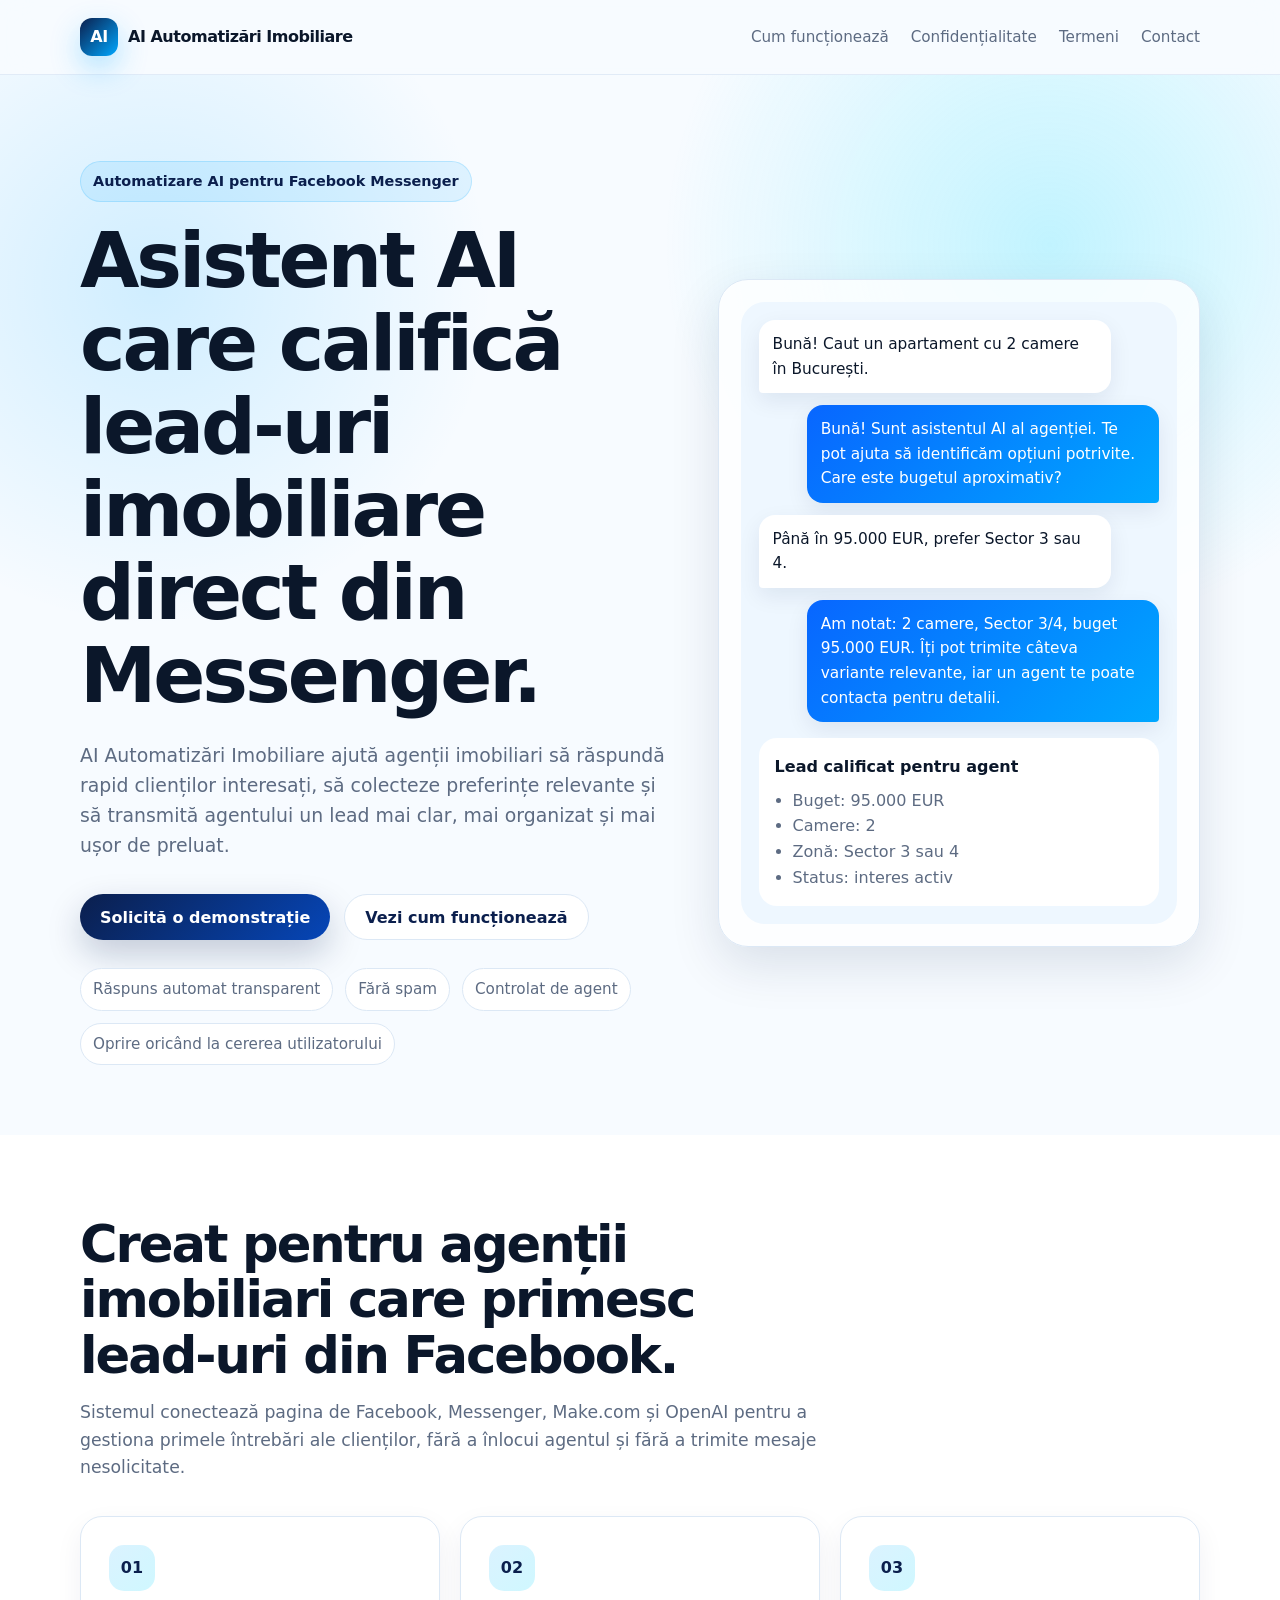
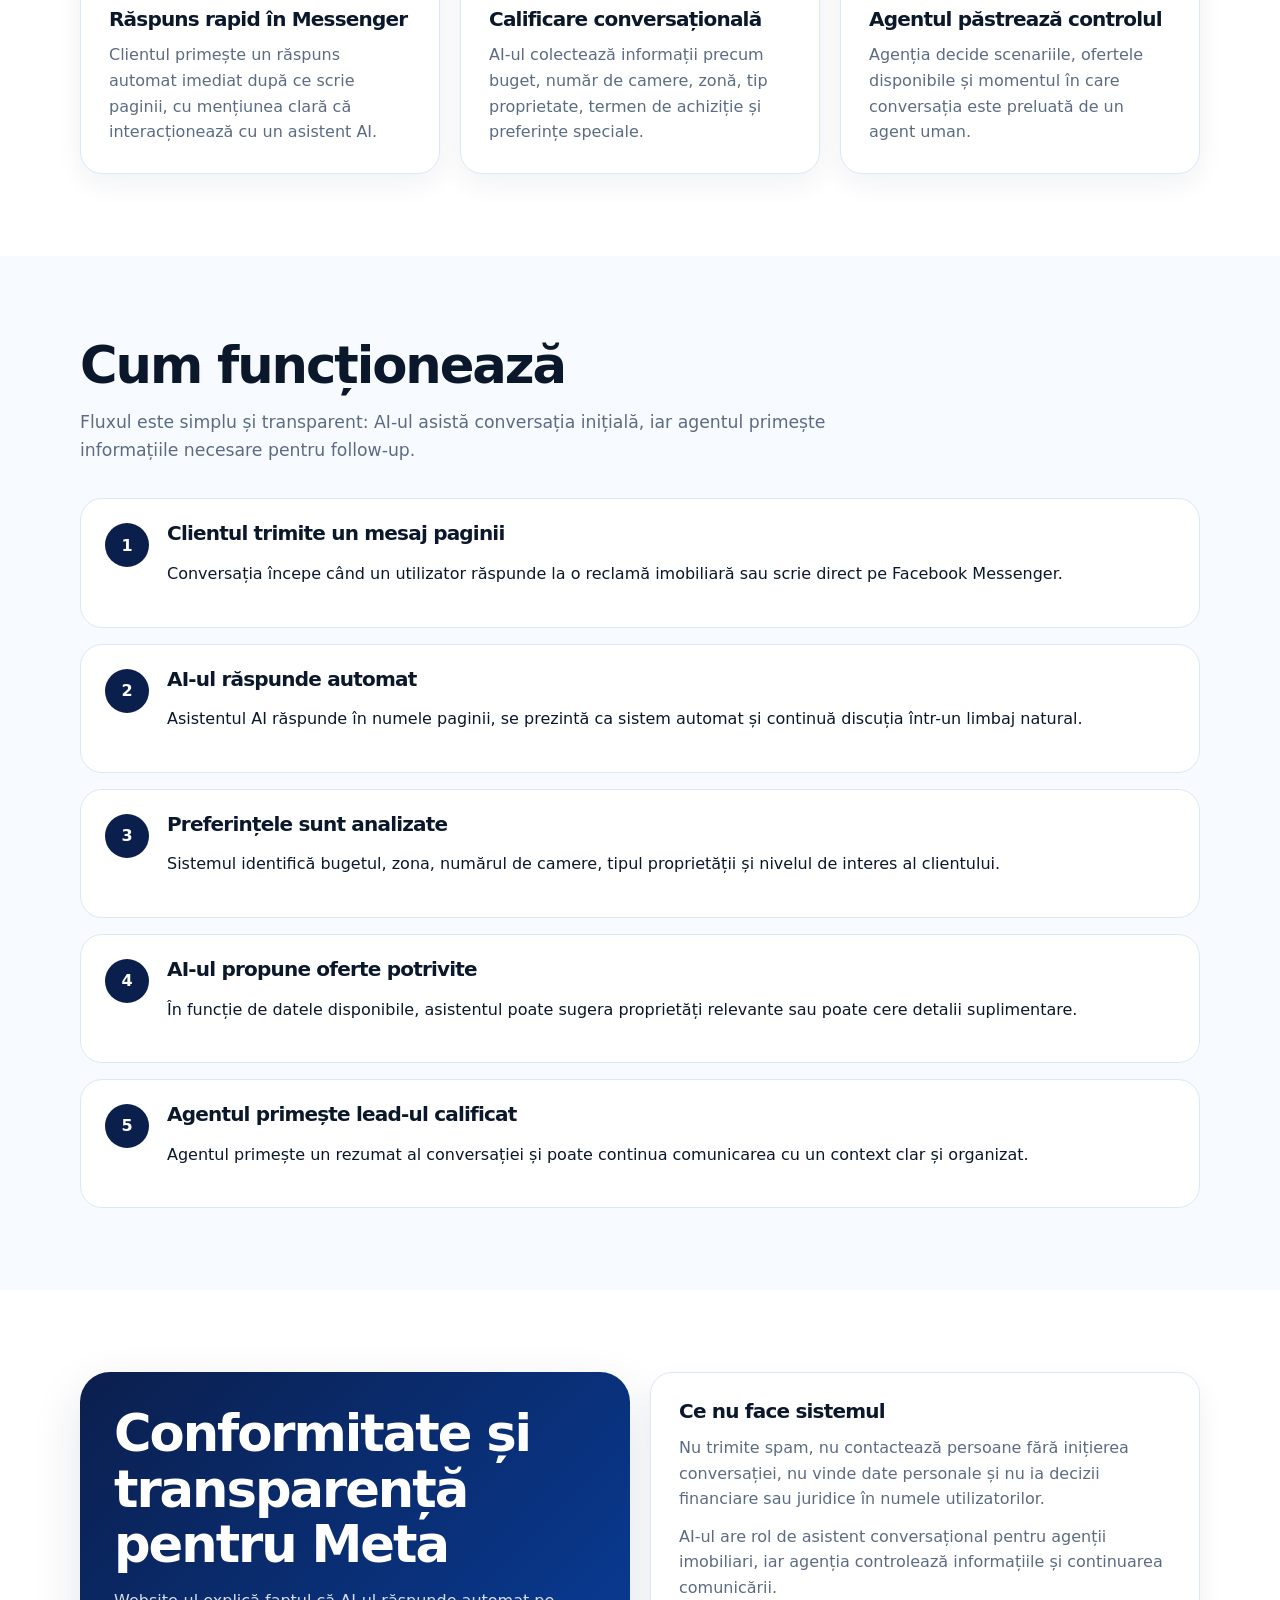
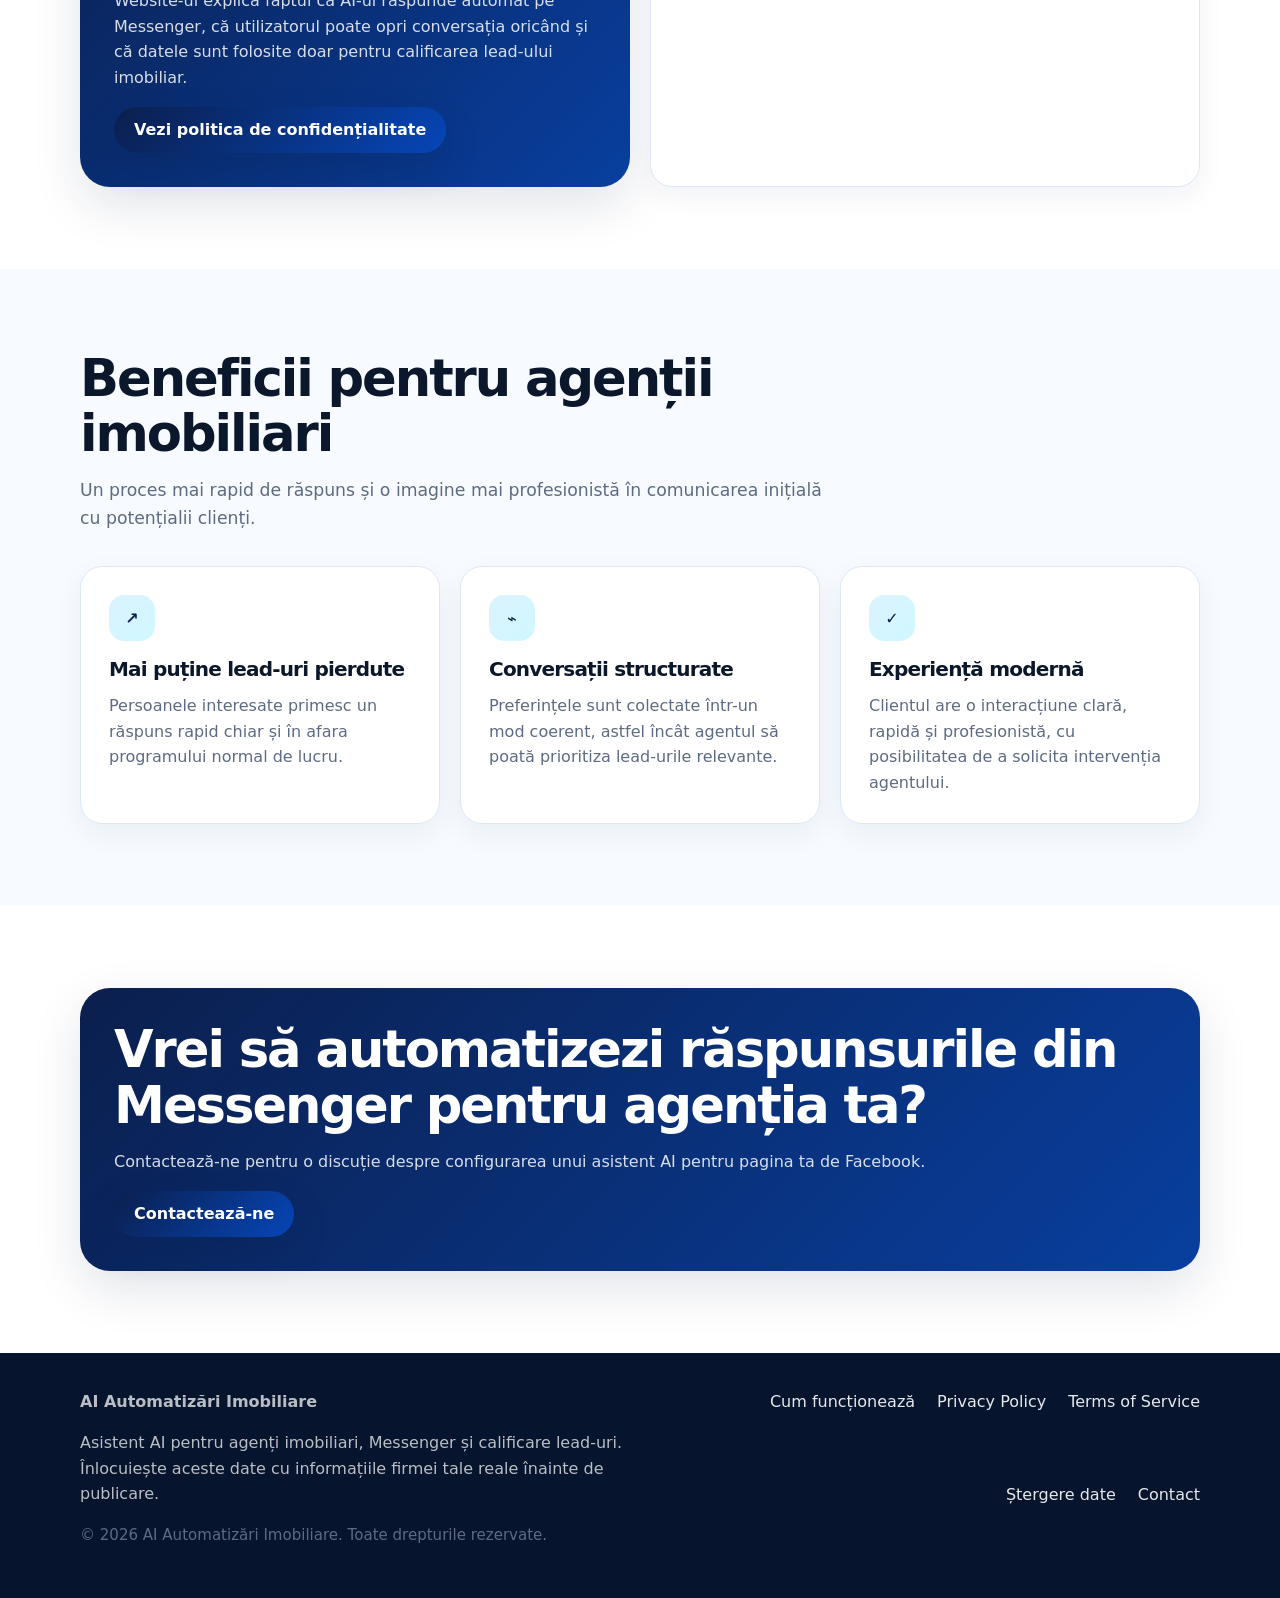
==== index.html @ 312c072d "Add files via upload" ====
<!doctype html>
<html lang="ro">
<head>
  <meta charset="utf-8">
  <meta name="viewport" content="width=device-width, initial-scale=1">
  <title>AI Automatizări Imobiliare | Asistent AI pentru Messenger</title>
  <meta name="description" content="Platformă AI pentru agenți imobiliari: răspuns automat pe Facebook Messenger, calificare lead-uri, colectare preferințe și recomandare oferte potrivite.">
  <meta name="robots" content="index, follow">
  <meta property="og:title" content="AI Automatizări Imobiliare">
  <meta property="og:description" content="Asistent AI pentru agenți imobiliari care răspunde automat pe Messenger și califică lead-uri în mod transparent.">
  <meta property="og:type" content="website">
  <link rel="canonical" href="https://exemplu.ro/">
  <link rel="stylesheet" href="style.css">
</head>
<body>
  <header class="topbar">
    <div class="container nav">
      <a class="brand" href="index.html" aria-label="AI Automatizări Imobiliare">
        <span class="brand-mark">AI</span>
        <span>AI Automatizări Imobiliare</span>
      </a>
      <nav class="nav-links" aria-label="Navigare principală">
        <a href="how-it-works.html">Cum funcționează</a>
        <a href="privacy-policy.html">Confidențialitate</a>
        <a href="terms.html">Termeni</a>
        <a href="contact.html">Contact</a>
      </nav>
    </div>
  </header>

  <main>
    <section class="hero">
      <div class="container hero-grid">
        <div>
          <span class="eyebrow">Automatizare AI pentru Facebook Messenger</span>
          <h1>Asistent AI care califică lead-uri imobiliare direct din Messenger.</h1>
          <p class="lead">AI Automatizări Imobiliare ajută agenții imobiliari să răspundă rapid clienților interesați, să colecteze preferințe relevante și să transmită agentului un lead mai clar, mai organizat și mai ușor de preluat.</p>
          <div class="hero-actions">
            <a class="button" href="contact.html">Solicită o demonstrație</a>
            <a class="button secondary" href="how-it-works.html">Vezi cum funcționează</a>
          </div>
          <div class="trust-row" aria-label="Principii de utilizare">
            <span>Răspuns automat transparent</span>
            <span>Fără spam</span>
            <span>Controlat de agent</span>
            <span>Oprire oricând la cererea utilizatorului</span>
          </div>
        </div>

        <aside class="messenger-card" aria-label="Exemplu conversație Messenger">
          <div class="chat-window">
            <div class="bubble">Bună! Caut un apartament cu 2 camere în București.</div>
            <div class="bubble ai">Bună! Sunt asistentul AI al agenției. Te pot ajuta să identificăm opțiuni potrivite. Care este bugetul aproximativ?</div>
            <div class="bubble">Până în 95.000 EUR, prefer Sector 3 sau 4.</div>
            <div class="bubble ai">Am notat: 2 camere, Sector 3/4, buget 95.000 EUR. Îți pot trimite câteva variante relevante, iar un agent te poate contacta pentru detalii.</div>
            <div class="mini-panel">
              <strong>Lead calificat pentru agent</strong>
              <ul>
                <li>Buget: 95.000 EUR</li>
                <li>Camere: 2</li>
                <li>Zonă: Sector 3 sau 4</li>
                <li>Status: interes activ</li>
              </ul>
            </div>
          </div>
        </aside>
      </div>
    </section>

    <section class="section white">
      <div class="container">
        <div class="section-header">
          <h2>Creat pentru agenții imobiliari care primesc lead-uri din Facebook.</h2>
          <p>Sistemul conectează pagina de Facebook, Messenger, Make.com și OpenAI pentru a gestiona primele întrebări ale clienților, fără a înlocui agentul și fără a trimite mesaje nesolicitate.</p>
        </div>
        <div class="grid-3">
          <article class="card">
            <div class="icon">01</div>
            <h3>Răspuns rapid în Messenger</h3>
            <p>Clientul primește un răspuns automat imediat după ce scrie paginii, cu mențiunea clară că interacționează cu un asistent AI.</p>
          </article>
          <article class="card">
            <div class="icon">02</div>
            <h3>Calificare conversațională</h3>
            <p>AI-ul colectează informații precum buget, număr de camere, zonă, tip proprietate, termen de achiziție și preferințe speciale.</p>
          </article>
          <article class="card">
            <div class="icon">03</div>
            <h3>Agentul păstrează controlul</h3>
            <p>Agenția decide scenariile, ofertele disponibile și momentul în care conversația este preluată de un agent uman.</p>
          </article>
        </div>
      </div>
    </section>

    <section class="section">
      <div class="container">
        <div class="section-header">
          <h2>Cum funcționează</h2>
          <p>Fluxul este simplu și transparent: AI-ul asistă conversația inițială, iar agentul primește informațiile necesare pentru follow-up.</p>
        </div>
        <div class="steps">
          <article class="step">
            <div>
              <h3>Clientul trimite un mesaj paginii</h3>
              <p>Conversația începe când un utilizator răspunde la o reclamă imobiliară sau scrie direct pe Facebook Messenger.</p>
            </div>
          </article>
          <article class="step">
            <div>
              <h3>AI-ul răspunde automat</h3>
              <p>Asistentul AI răspunde în numele paginii, se prezintă ca sistem automat și continuă discuția într-un limbaj natural.</p>
            </div>
          </article>
          <article class="step">
            <div>
              <h3>Preferințele sunt analizate</h3>
              <p>Sistemul identifică bugetul, zona, numărul de camere, tipul proprietății și nivelul de interes al clientului.</p>
            </div>
          </article>
          <article class="step">
            <div>
              <h3>AI-ul propune oferte potrivite</h3>
              <p>În funcție de datele disponibile, asistentul poate sugera proprietăți relevante sau poate cere detalii suplimentare.</p>
            </div>
          </article>
          <article class="step">
            <div>
              <h3>Agentul primește lead-ul calificat</h3>
              <p>Agentul primește un rezumat al conversației și poate continua comunicarea cu un context clar și organizat.</p>
            </div>
          </article>
        </div>
      </div>
    </section>

    <section class="section white">
      <div class="container grid-2">
        <div class="highlight">
          <h2>Conformitate și transparență pentru Meta</h2>
          <p>Website-ul explică faptul că AI-ul răspunde automat pe Messenger, că utilizatorul poate opri conversația oricând și că datele sunt folosite doar pentru calificarea lead-ului imobiliar.</p>
          <a class="button" href="privacy-policy.html">Vezi politica de confidențialitate</a>
        </div>
        <div class="card">
          <h3>Ce nu face sistemul</h3>
          <p>Nu trimite spam, nu contactează persoane fără inițierea conversației, nu vinde date personale și nu ia decizii financiare sau juridice în numele utilizatorilor.</p>
          <p>AI-ul are rol de asistent conversațional pentru agenții imobiliari, iar agenția controlează informațiile și continuarea comunicării.</p>
        </div>
      </div>
    </section>

    <section class="section">
      <div class="container">
        <div class="section-header">
          <h2>Beneficii pentru agenții imobiliari</h2>
          <p>Un proces mai rapid de răspuns și o imagine mai profesionistă în comunicarea inițială cu potențialii clienți.</p>
        </div>
        <div class="grid-3">
          <article class="card">
            <div class="icon">↗</div>
            <h3>Mai puține lead-uri pierdute</h3>
            <p>Persoanele interesate primesc un răspuns rapid chiar și în afara programului normal de lucru.</p>
          </article>
          <article class="card">
            <div class="icon">⌁</div>
            <h3>Conversații structurate</h3>
            <p>Preferințele sunt colectate într-un mod coerent, astfel încât agentul să poată prioritiza lead-urile relevante.</p>
          </article>
          <article class="card">
            <div class="icon">✓</div>
            <h3>Experiență modernă</h3>
            <p>Clientul are o interacțiune clară, rapidă și profesionistă, cu posibilitatea de a solicita intervenția agentului.</p>
          </article>
        </div>
      </div>
    </section>

    <section class="section white">
      <div class="container highlight">
        <h2>Vrei să automatizezi răspunsurile din Messenger pentru agenția ta?</h2>
        <p>Contactează-ne pentru o discuție despre configurarea unui asistent AI pentru pagina ta de Facebook.</p>
        <a class="button" href="contact.html">Contactează-ne</a>
      </div>
    </section>
  </main>

  <footer class="footer">
    <div class="container footer-grid">
      <div>
        <strong>AI Automatizări Imobiliare</strong>
        <p>Asistent AI pentru agenți imobiliari, Messenger și calificare lead-uri. Înlocuiește aceste date cu informațiile firmei tale reale înainte de publicare.</p>
        <p class="small">© 2026 AI Automatizări Imobiliare. Toate drepturile rezervate.</p>
      </div>
      <nav class="footer-links" aria-label="Linkuri footer">
        <a href="how-it-works.html">Cum funcționează</a>
        <a href="privacy-policy.html">Privacy Policy</a>
        <a href="terms.html">Terms of Service</a>
        <a href="data-deletion.html">Ștergere date</a>
        <a href="contact.html">Contact</a>
      </nav>
    </div>
  </footer>
</body>
</html>
---- style.css ----
:root {
  --bg: #f7fbff;
  --surface: #ffffff;
  --ink: #0b172a;
  --muted: #5d6b82;
  --primary: #0b1f4d;
  --accent: #00a7ff;
  --accent-2: #36e0ff;
  --line: #dce8f5;
  --shadow: 0 18px 50px rgba(11, 31, 77, 0.12);
  --radius: 22px;
}

* {
  box-sizing: border-box;
}

html {
  scroll-behavior: smooth;
}

body {
  margin: 0;
  font-family: Inter, ui-sans-serif, system-ui, -apple-system, BlinkMacSystemFont, "Segoe UI", sans-serif;
  color: var(--ink);
  background: var(--bg);
  line-height: 1.6;
}

a {
  color: inherit;
  text-decoration: none;
}

.container {
  width: min(1120px, calc(100% - 40px));
  margin: 0 auto;
}

.topbar {
  position: sticky;
  top: 0;
  z-index: 20;
  background: rgba(247, 251, 255, 0.9);
  border-bottom: 1px solid rgba(220, 232, 245, 0.8);
  backdrop-filter: blur(16px);
}

.nav {
  display: flex;
  align-items: center;
  justify-content: space-between;
  gap: 24px;
  padding: 18px 0;
}

.brand {
  display: flex;
  align-items: center;
  gap: 10px;
  font-weight: 800;
  letter-spacing: -0.03em;
}

.brand-mark {
  display: grid;
  place-items: center;
  width: 38px;
  height: 38px;
  color: white;
  background: linear-gradient(135deg, var(--primary), var(--accent));
  border-radius: 12px;
  box-shadow: 0 12px 30px rgba(0, 167, 255, 0.3);
}

.nav-links {
  display: flex;
  align-items: center;
  gap: 22px;
  color: var(--muted);
  font-size: 0.95rem;
}

.nav-links a:hover {
  color: var(--primary);
}

.button {
  display: inline-flex;
  align-items: center;
  justify-content: center;
  gap: 8px;
  min-height: 46px;
  padding: 0 20px;
  color: white;
  font-weight: 700;
  background: linear-gradient(135deg, var(--primary), #0646b8);
  border: 0;
  border-radius: 999px;
  box-shadow: 0 14px 34px rgba(11, 31, 77, 0.22);
  cursor: pointer;
}

.button.secondary {
  color: var(--primary);
  background: white;
  border: 1px solid var(--line);
  box-shadow: none;
}

.hero {
  padding: 86px 0 70px;
  background:
    radial-gradient(circle at 82% 16%, rgba(54, 224, 255, 0.28), transparent 28%),
    radial-gradient(circle at 12% 20%, rgba(0, 167, 255, 0.16), transparent 24%);
}

.hero-grid {
  display: grid;
  grid-template-columns: 1.1fr 0.9fr;
  gap: 48px;
  align-items: center;
}

.eyebrow {
  display: inline-flex;
  align-items: center;
  gap: 8px;
  margin-bottom: 18px;
  padding: 8px 12px;
  color: var(--primary);
  font-size: 0.9rem;
  font-weight: 700;
  background: rgba(0, 167, 255, 0.1);
  border: 1px solid rgba(0, 167, 255, 0.18);
  border-radius: 999px;
}

h1,
h2,
h3 {
  margin: 0;
  color: var(--ink);
  letter-spacing: -0.04em;
  line-height: 1.08;
}

h1 {
  font-size: clamp(2.6rem, 6vw, 5.2rem);
}

h2 {
  font-size: clamp(2rem, 4vw, 3.3rem);
}

h3 {
  font-size: 1.25rem;
}

.lead {
  max-width: 680px;
  margin: 22px 0 0;
  color: var(--muted);
  font-size: 1.18rem;
}

.hero-actions {
  display: flex;
  flex-wrap: wrap;
  gap: 14px;
  margin-top: 34px;
}

.trust-row {
  display: flex;
  flex-wrap: wrap;
  gap: 12px;
  margin-top: 28px;
  color: var(--muted);
  font-size: 0.95rem;
}

.trust-row span {
  padding: 8px 12px;
  background: white;
  border: 1px solid var(--line);
  border-radius: 999px;
}

.messenger-card {
  padding: 22px;
  background: rgba(255, 255, 255, 0.82);
  border: 1px solid var(--line);
  border-radius: 30px;
  box-shadow: var(--shadow);
}

.chat-window {
  padding: 18px;
  background: #eef7ff;
  border-radius: 24px;
}

.bubble {
  width: fit-content;
  max-width: 88%;
  margin-bottom: 12px;
  padding: 12px 14px;
  font-size: 0.96rem;
  background: white;
  border-radius: 16px 16px 16px 4px;
  box-shadow: 0 8px 22px rgba(11, 31, 77, 0.08);
}

.bubble.ai {
  margin-left: auto;
  color: white;
  background: linear-gradient(135deg, #0866ff, var(--accent));
  border-radius: 16px 16px 4px 16px;
}

.mini-panel {
  margin-top: 16px;
  padding: 16px;
  background: white;
  border-radius: 18px;
}

.mini-panel strong {
  display: block;
  margin-bottom: 8px;
}

.mini-panel ul {
  margin: 0;
  padding-left: 18px;
  color: var(--muted);
}

.section {
  padding: 82px 0;
}

.section.white {
  background: white;
}

.section-header {
  max-width: 760px;
  margin-bottom: 34px;
}

.section-header p {
  margin: 16px 0 0;
  color: var(--muted);
  font-size: 1.08rem;
}

.grid-3,
.grid-2 {
  display: grid;
  gap: 20px;
}

.grid-3 {
  grid-template-columns: repeat(3, 1fr);
}

.grid-2 {
  grid-template-columns: repeat(2, 1fr);
}

.card {
  padding: 28px;
  background: var(--surface);
  border: 1px solid var(--line);
  border-radius: var(--radius);
  box-shadow: 0 10px 28px rgba(11, 31, 77, 0.06);
}

.card p {
  margin: 12px 0 0;
  color: var(--muted);
}

.icon {
  display: grid;
  place-items: center;
  width: 46px;
  height: 46px;
  margin-bottom: 18px;
  color: var(--primary);
  font-weight: 800;
  background: linear-gradient(135deg, rgba(0, 167, 255, 0.14), rgba(54, 224, 255, 0.24));
  border-radius: 15px;
}

.steps {
  display: grid;
  gap: 16px;
  counter-reset: step;
}

.step {
  display: grid;
  grid-template-columns: auto 1fr;
  gap: 18px;
  padding: 24px;
  background: white;
  border: 1px solid var(--line);
  border-radius: var(--radius);
}

.step::before {
  counter-increment: step;
  content: counter(step);
  display: grid;
  place-items: center;
  width: 44px;
  height: 44px;
  color: white;
  font-weight: 800;
  background: var(--primary);
  border-radius: 50%;
}

.highlight {
  padding: 34px;
  color: white;
  background: linear-gradient(135deg, var(--primary), #083f9f);
  border-radius: 30px;
  box-shadow: var(--shadow);
}

.highlight h2,
.highlight h3,
.highlight p {
  color: white;
}

.highlight p {
  opacity: 0.84;
}

.policy {
  max-width: 860px;
  padding: 58px 0 80px;
}

.policy h1 {
  font-size: clamp(2.1rem, 5vw, 3.8rem);
}

.policy h2 {
  margin-top: 42px;
  font-size: 1.55rem;
}

.policy p,
.policy li {
  color: var(--muted);
}

.policy a {
  color: #0646b8;
  font-weight: 700;
}

.contact-card {
  display: grid;
  grid-template-columns: 0.9fr 1.1fr;
  gap: 28px;
}

.form {
  display: grid;
  gap: 14px;
}

label {
  display: grid;
  gap: 7px;
  color: var(--primary);
  font-weight: 700;
}

input,
textarea,
select {
  width: 100%;
  padding: 13px 14px;
  color: var(--ink);
  font: inherit;
  background: #fbfdff;
  border: 1px solid var(--line);
  border-radius: 14px;
}

textarea {
  min-height: 132px;
  resize: vertical;
}

.footer {
  padding: 36px 0;
  color: rgba(255, 255, 255, 0.72);
  background: #07142e;
}

.footer-grid {
  display: grid;
  grid-template-columns: 1.1fr 1fr;
  gap: 32px;
}

.footer a {
  color: rgba(255, 255, 255, 0.9);
}

.footer-links {
  display: flex;
  flex-wrap: wrap;
  gap: 14px 22px;
  justify-content: flex-end;
}

.small {
  color: var(--muted);
  font-size: 0.94rem;
}

@media (max-width: 860px) {
  .hero-grid,
  .grid-3,
  .grid-2,
  .contact-card,
  .footer-grid {
    grid-template-columns: 1fr;
  }

  .nav {
    align-items: flex-start;
    flex-direction: column;
  }

  .nav-links,
  .footer-links {
    justify-content: flex-start;
  }

  .section {
    padding: 60px 0;
  }
}
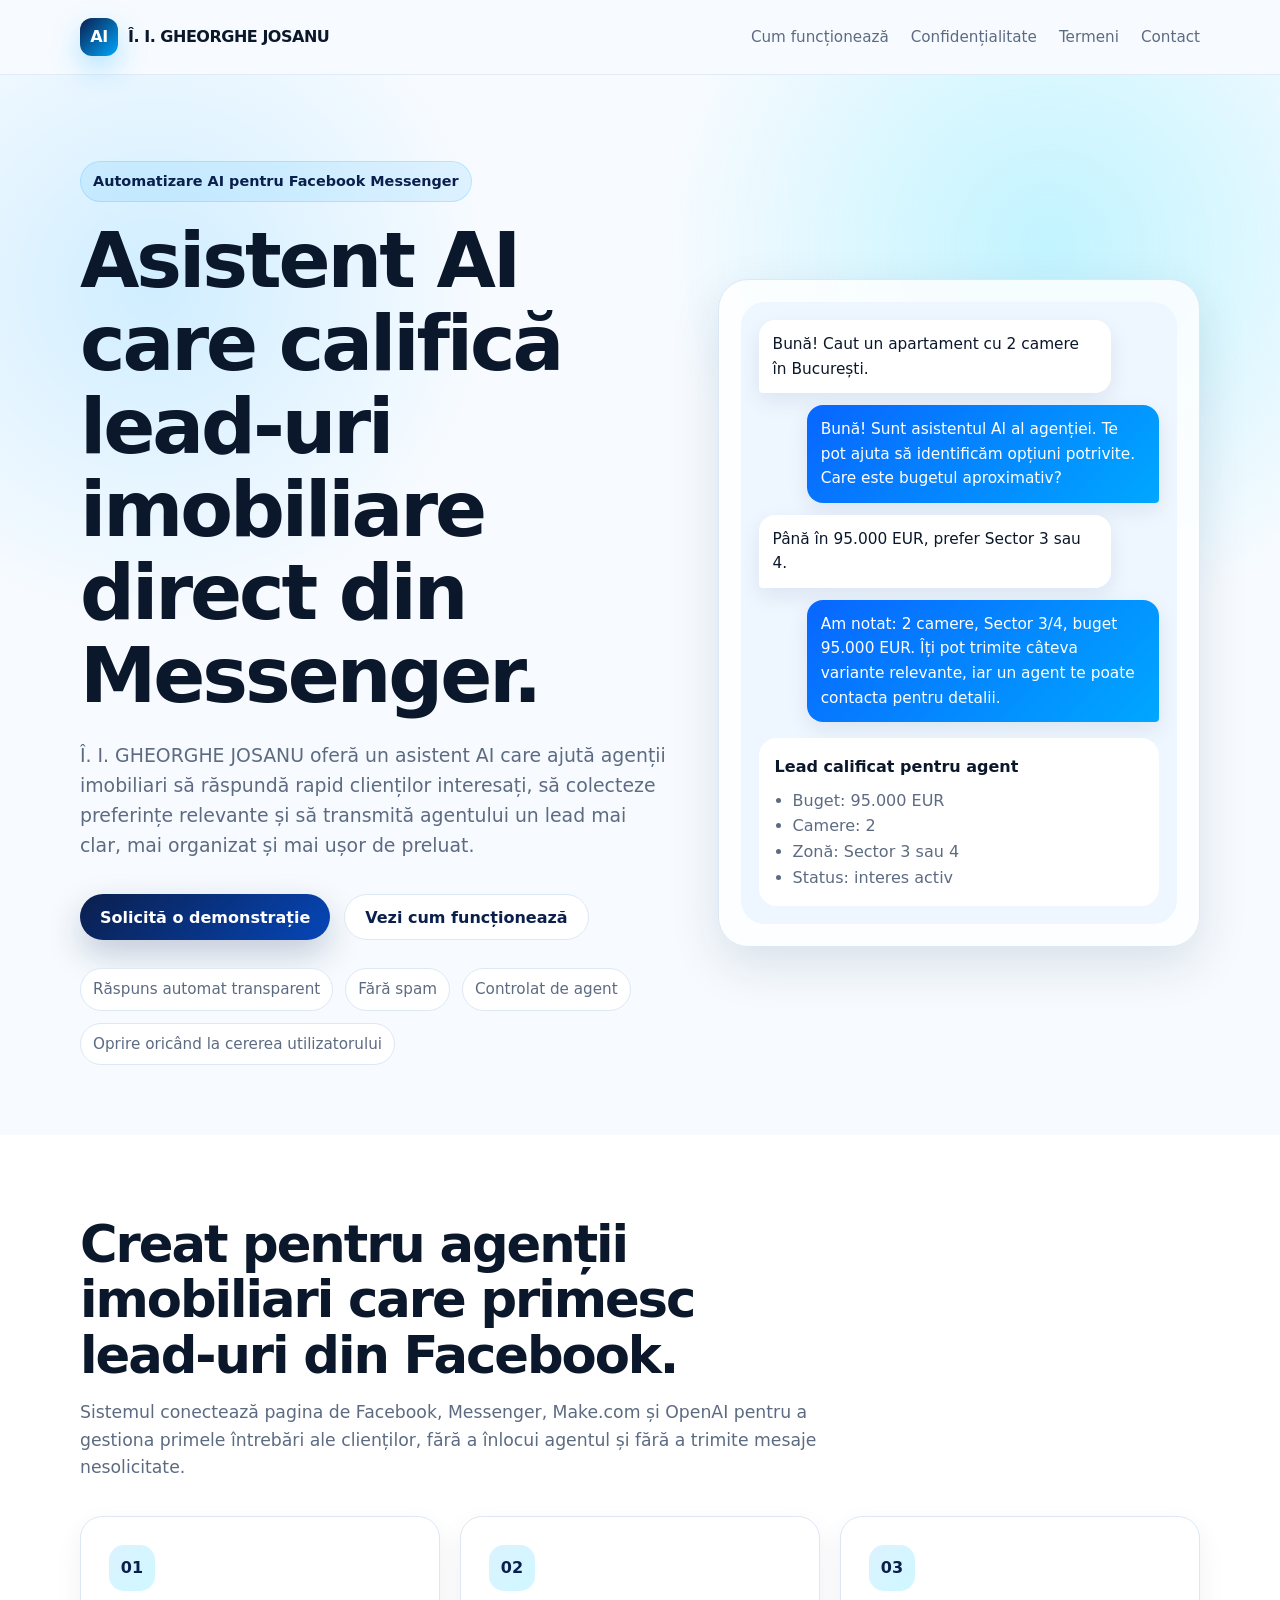
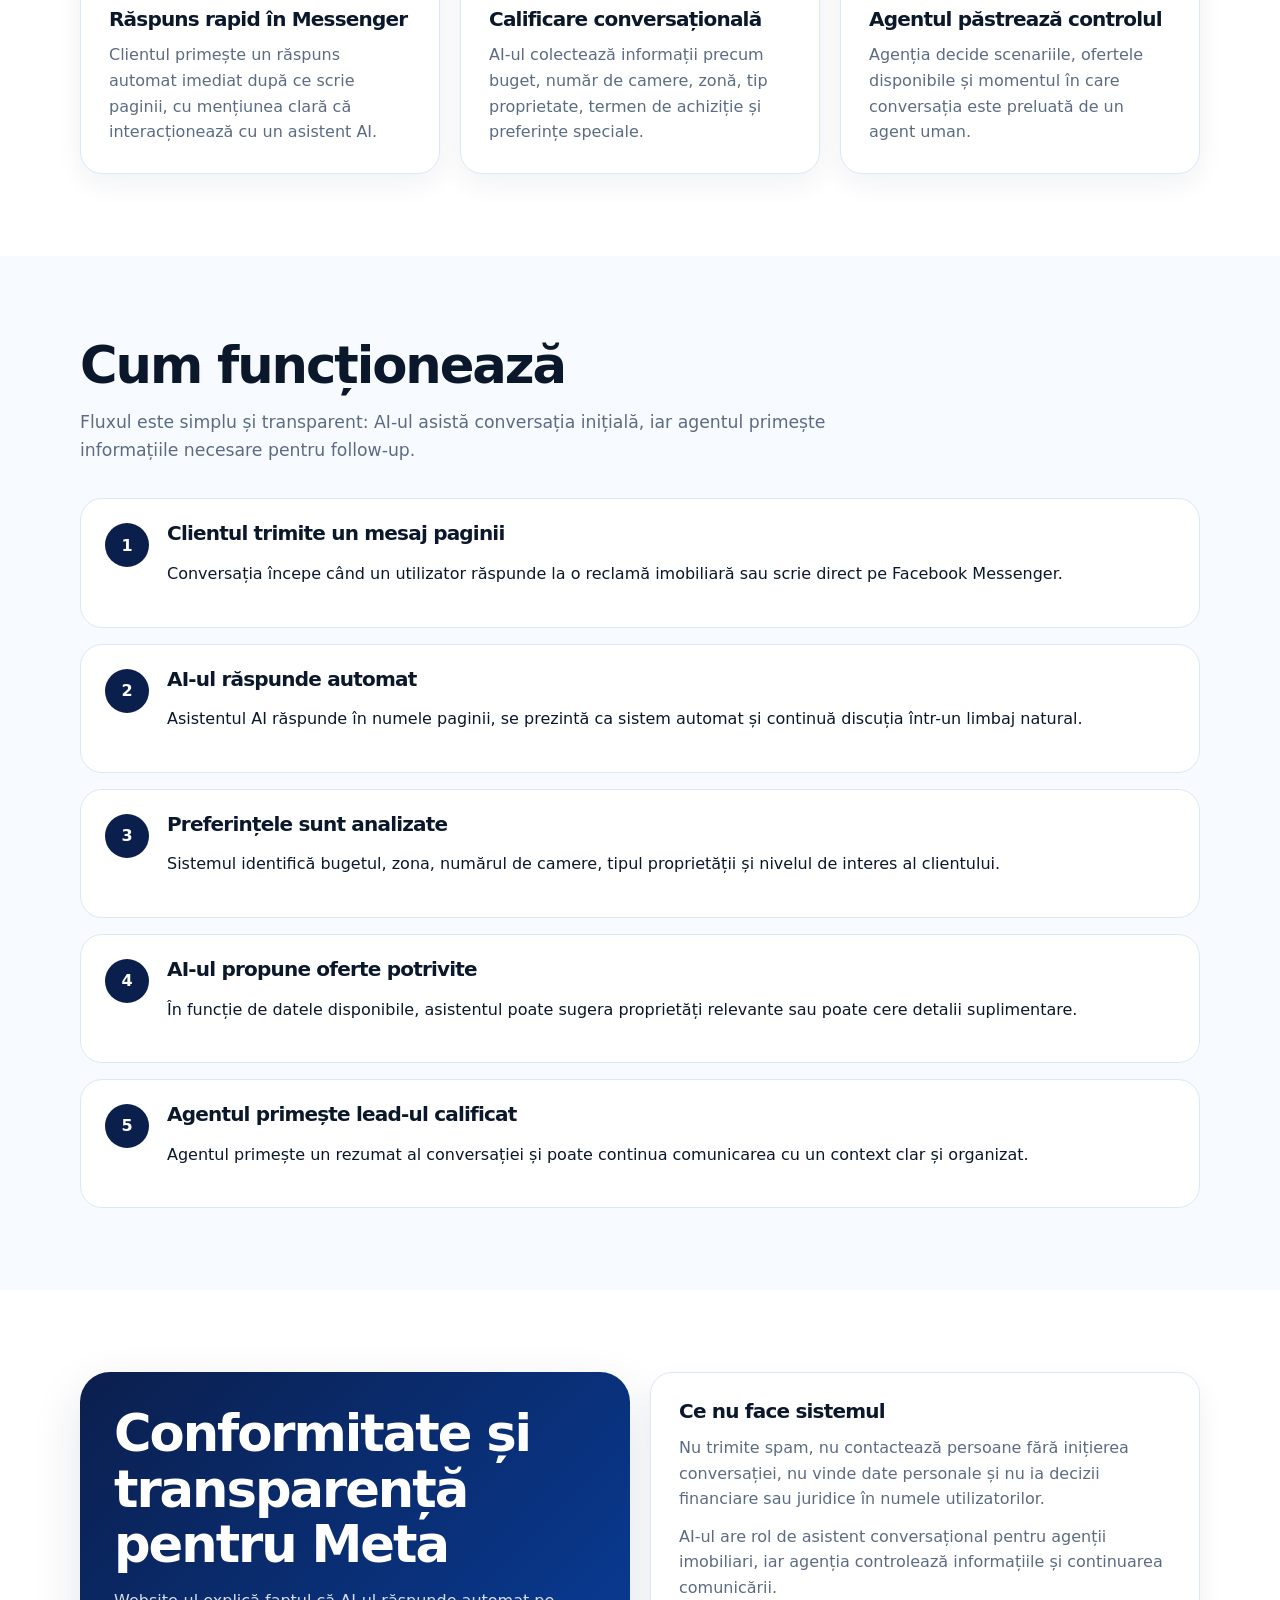
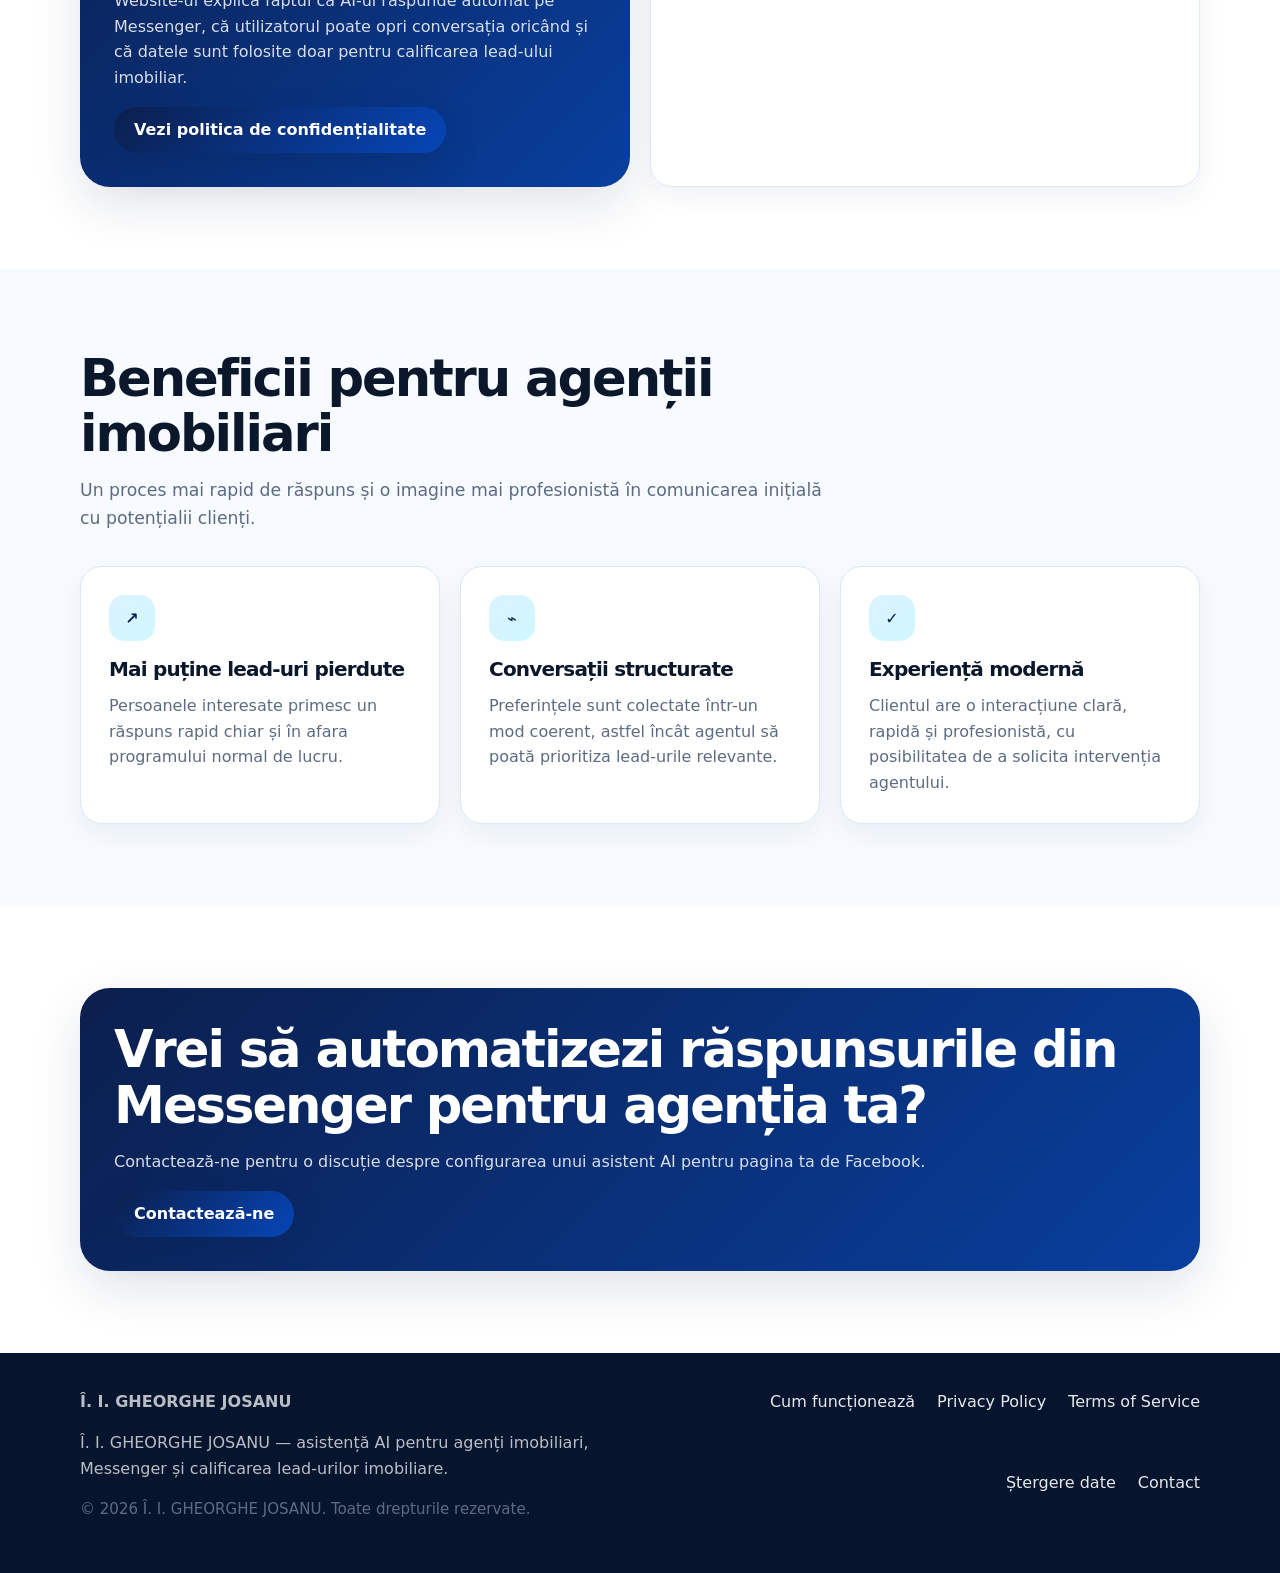
==== commit 028ea466: "denumirea" ====
--- a/index.html
+++ b/index.html
@@ -3,11 +3,12 @@
 <head>
   <meta charset="utf-8">
   <meta name="viewport" content="width=device-width, initial-scale=1">
-  <title>AI Automatizări Imobiliare | Asistent AI pentru Messenger</title>
-  <meta name="description" content="Platformă AI pentru agenți imobiliari: răspuns automat pe Facebook Messenger, calificare lead-uri, colectare preferințe și recomandare oferte potrivite.">
+  <meta name="facebook-domain-verification" content="a3mso8wbus963dfagtq3f18q6d07sb">
+  <title>Î. I. GHEORGHE JOSANU | Asistent AI pentru Messenger</title>
+  <meta name="description" content="Î. I. GHEORGHE JOSANU — platformă AI pentru agenți imobiliari: răspuns automat pe Facebook Messenger, calificare lead-uri, colectare preferințe și recomandări relevante.">
   <meta name="robots" content="index, follow">
-  <meta property="og:title" content="AI Automatizări Imobiliare">
-  <meta property="og:description" content="Asistent AI pentru agenți imobiliari care răspunde automat pe Messenger și califică lead-uri în mod transparent.">
+  <meta property="og:title" content="Î. I. GHEORGHE JOSANU">
+  <meta property="og:description" content="Î. I. GHEORGHE JOSANU — asistent AI pentru agenți imobiliari care răspunde automat pe Messenger și califică lead-uri în mod transparent.">
   <meta property="og:type" content="website">
   <link rel="canonical" href="https://exemplu.ro/">
   <link rel="stylesheet" href="style.css">
@@ -15,9 +16,9 @@
 <body>
   <header class="topbar">
     <div class="container nav">
-      <a class="brand" href="index.html" aria-label="AI Automatizări Imobiliare">
+      <a class="brand" href="index.html" aria-label="Î. I. GHEORGHE JOSANU">
         <span class="brand-mark">AI</span>
-        <span>AI Automatizări Imobiliare</span>
+        <span>Î. I. GHEORGHE JOSANU</span>
       </a>
       <nav class="nav-links" aria-label="Navigare principală">
         <a href="how-it-works.html">Cum funcționează</a>
@@ -34,7 +35,7 @@
         <div>
           <span class="eyebrow">Automatizare AI pentru Facebook Messenger</span>
           <h1>Asistent AI care califică lead-uri imobiliare direct din Messenger.</h1>
-          <p class="lead">AI Automatizări Imobiliare ajută agenții imobiliari să răspundă rapid clienților interesați, să colecteze preferințe relevante și să transmită agentului un lead mai clar, mai organizat și mai ușor de preluat.</p>
+          <p class="lead">Î. I. GHEORGHE JOSANU oferă un asistent AI care ajută agenții imobiliari să răspundă rapid clienților interesați, să colecteze preferințe relevante și să transmită agentului un lead mai clar, mai organizat și mai ușor de preluat.</p>
           <div class="hero-actions">
             <a class="button" href="contact.html">Solicită o demonstrație</a>
             <a class="button secondary" href="how-it-works.html">Vezi cum funcționează</a>
@@ -187,9 +188,9 @@
   <footer class="footer">
     <div class="container footer-grid">
       <div>
-        <strong>AI Automatizări Imobiliare</strong>
-        <p>Asistent AI pentru agenți imobiliari, Messenger și calificare lead-uri. Înlocuiește aceste date cu informațiile firmei tale reale înainte de publicare.</p>
-        <p class="small">© 2026 AI Automatizări Imobiliare. Toate drepturile rezervate.</p>
+        <strong>Î. I. GHEORGHE JOSANU</strong>
+        <p>Î. I. GHEORGHE JOSANU — asistență AI pentru agenți imobiliari, Messenger și calificarea lead-urilor imobiliare.</p>
+        <p class="small">© 2026 Î. I. GHEORGHE JOSANU. Toate drepturile rezervate.</p>
       </div>
       <nav class="footer-links" aria-label="Linkuri footer">
         <a href="how-it-works.html">Cum funcționează</a>
--- a/style.css
+++ b/style.css
@@ -62,6 +62,12 @@
   letter-spacing: -0.03em;
 }
 
+.brand > span:last-child {
+  flex: 1;
+  min-width: 0;
+  line-height: 1.2;
+}
+
 .brand-mark {
   display: grid;
   place-items: center;
@@ -99,6 +105,12 @@
   border-radius: 999px;
   box-shadow: 0 14px 34px rgba(11, 31, 77, 0.22);
   cursor: pointer;
+}
+
+.button:disabled {
+  opacity: 0.55;
+  cursor: not-allowed;
+  box-shadow: none;
 }
 
 .button.secondary {
@@ -429,6 +441,69 @@
   font-size: 0.94rem;
 }
 
+.form-success {
+  margin-bottom: 20px;
+  border-radius: var(--radius);
+}
+
+.form-success.is-visible {
+  animation: formSuccessIn 0.45s ease-out;
+}
+
+@keyframes formSuccessIn {
+  from {
+    opacity: 0;
+    transform: translateY(-8px);
+  }
+
+  to {
+    opacity: 1;
+    transform: translateY(0);
+  }
+}
+
+.form-success-inner {
+  display: flex;
+  gap: 16px;
+  align-items: flex-start;
+  padding: 20px 22px;
+  background: linear-gradient(135deg, rgba(0, 167, 255, 0.08), rgba(54, 224, 255, 0.14));
+  border: 1px solid rgba(0, 167, 255, 0.38);
+  border-radius: var(--radius);
+  box-shadow: 0 12px 36px rgba(11, 31, 77, 0.08);
+}
+
+.form-success-icon {
+  flex-shrink: 0;
+  display: grid;
+  place-items: center;
+  width: 44px;
+  height: 44px;
+  color: white;
+  font-weight: 800;
+  font-size: 1.05rem;
+  line-height: 1;
+  background: linear-gradient(145deg, #059669, #10b981);
+  border-radius: 50%;
+  box-shadow: 0 8px 20px rgba(5, 150, 105, 0.35);
+}
+
+.form-success-icon::before {
+  content: "✓";
+}
+
+.form-success h3 {
+  margin: 0 0 6px;
+  font-size: 1.15rem;
+  color: var(--primary);
+}
+
+.form-success p {
+  margin: 0;
+  color: var(--muted);
+  font-size: 0.98rem;
+}
+
 @media (max-width: 860px) {
   .hero-grid,
   .grid-3,
